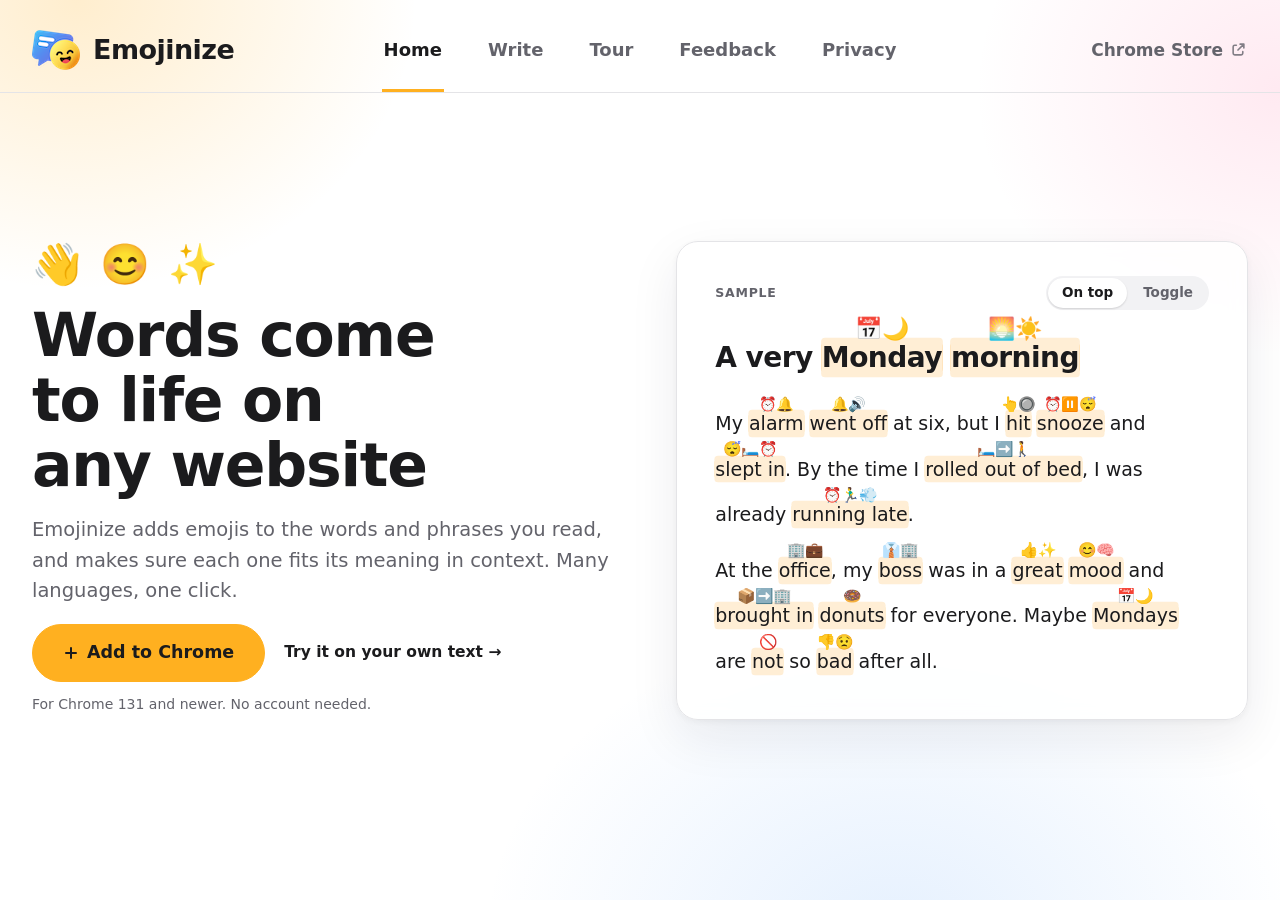
==== index.html @ c9e976a6 "Wider layout, amber marks, and a tour preview that works From 1,100px wide, the layout chosen in the" ====
<!doctype html>
<html lang="en">
<head>
  <meta charset="utf-8">
  <meta name="viewport" content="width=device-width, initial-scale=1, viewport-fit=cover">
  <title>Emojinize: emojis for the words you read</title>
  <meta name="description" content="Emojinize is a Chrome extension that adds emojis to the words and phrases you read on any website, each one picked for what it means in context.">
  <link rel="canonical" href="https://emojinize.com/">
  <meta property="og:type" content="website">
  <meta property="og:site_name" content="Emojinize">
  <meta property="og:title" content="Emojinize: emojis for the words you read">
  <meta property="og:description" content="Words come to life on any website. Emojinize adds emojis that fit what each word means in context.">
  <meta property="og:url" content="https://emojinize.com/">
  <meta property="og:image" content="https://emojinize.com/assets/icons/store128.png">
  <meta name="twitter:card" content="summary">
  <meta name="theme-color" content="#ffffff" media="(prefers-color-scheme: light)">
  <meta name="theme-color" content="#19191b" media="(prefers-color-scheme: dark)">
  <link rel="icon" type="image/png" sizes="32x32" href="/assets/icons/icon32.png">
  <link rel="icon" type="image/png" sizes="16x16" href="/assets/icons/icon16.png">
  <link rel="apple-touch-icon" href="/assets/icons/store128.png">
  <link rel="stylesheet" href="/assets/site.css">
  <script>document.documentElement.classList.add("js");</script>
  <script src="/assets/config.js" defer></script>
  <script src="/assets/samples.js" defer></script>
  <script src="/assets/site.js" defer></script>
</head>
<body>
  <header class="snav" data-emojinize="ui">
    <a class="slogo" href="/"><img src="/assets/icons/mark40.png" srcset="/assets/icons/mark40.png 48w, /assets/icons/mark60.png 72w, /assets/icons/mark80.png 96w, /assets/icons/mark120.png 144w" sizes="(min-width: 1100px) 48px, 29px" width="29" height="24" alt="">Emojinize</a>
    <nav class="links" aria-label="Site">
      <a href="/" aria-current="page">Home</a>
      <a href="/write/">Write</a>
      <a href="/tour/">Tour</a>
      <a href="/feedback/">Feedback</a>
      <a href="/privacy/">Privacy</a>
    </nav>
    <a class="storelink" href="https://chromewebstore.google.com/detail/cbofieekacidabdkojipfaokcahhbplm" data-store="nav">Chrome Store<svg width="13" height="13" viewBox="0 0 14 14" fill="none" stroke="currentColor" stroke-width="1.5" stroke-linecap="round" stroke-linejoin="round" aria-hidden="true"><path d="M5 3H3.5A1.5 1.5 0 0 0 2 4.5v6A1.5 1.5 0 0 0 3.5 12h6a1.5 1.5 0 0 0 1.5-1.5V9"/><path d="M8.5 2H12v3.5M12 2L6.5 7.5"/></svg></a>
  </header>

  <main class="pg pg-home">
    <section class="hero">
      <div class="copy">
        <div class="deco" aria-hidden="true"><span>👋</span><span>😊</span><span>✨</span></div>
        <h1 class="disp">Words come to life on any website</h1>
        <p class="lede">Emojinize adds emojis to the words and phrases you read, and makes sure each one fits its meaning in context. Many languages, one click.</p>

        <div class="act" data-when="new">
          <div class="cta">
            <a class="sbtn primary lg" href="https://chromewebstore.google.com/detail/cbofieekacidabdkojipfaokcahhbplm" data-store="home"><svg width="16" height="16" viewBox="0 0 16 16" fill="none" stroke="currentColor" stroke-width="2" stroke-linecap="round" aria-hidden="true"><path d="M8 3v10M3 8h10"/></svg>Add to Chrome</a>
            <a class="sbtn link" href="/write/">Try it on your own text →</a>
          </div>
          <p class="cap">For Chrome 131 and newer. No account needed.</p>
        </div>

        <div class="act" data-when="installed" hidden>
          <div class="cta">
            <span class="inst-big"><svg width="16" height="16" viewBox="0 0 16 16" fill="none" stroke="currentColor" stroke-width="2" stroke-linecap="round" stroke-linejoin="round" aria-hidden="true"><path d="M3.5 8.5l3 3 6-7"/></svg>Emojinize is installed</span>
            <a class="sbtn" href="/tour/">Take the tour</a>
          </div>
          <p class="cap">Open it from your toolbar, or press <kbd>Alt</kbd> <kbd>Shift</kbd> <kbd>E</kbd>.</p>
        </div>
      </div>

      <div class="scard demo" data-sample data-emojinize="ui">
        <div class="demo-head">
          <span class="label" id="sample-label">Sample</span>
          <div class="seg" role="radiogroup" aria-label="Emoji display" data-modes>
            <button type="button" role="radio" aria-checked="true" data-mode-set="ontop">On top</button>
            <button type="button" role="radio" aria-checked="false" data-mode-set="toggle">Toggle</button>
          </div>
        </div>
        <div class="demo-body" role="group" aria-labelledby="sample-label">
          <h2 class="an story-t" data-mode="ontop" data-render="title">A very Monday morning</h2>
          <p class="an" data-mode="ontop" data-render="p1" data-start="2">My alarm went off at six, but I hit snooze and slept in. By the time I rolled out of bed, I was already running late.</p>
          <p class="an" data-mode="ontop" data-render="p3" data-start="9">At the office, my boss was in a great mood and brought in donuts for everyone. Maybe Mondays are not so bad after all.</p>
        </div>
      </div>
    </section>
  </main>
</body>
</html>
---- assets/site.css ----
/*
 * emojinize.com: one stylesheet for every page.
 *
 * The colours are the extension's own (popup.html, write.html, welcome.html in
 * emojinize-web-extension), so the site, the popup and the in-page card read
 * as one product. The look was chosen in the style explorer on 2026-11-03:
 * underlined tabs centred in the top bar, soft glows, solid amber main button,
 * round corners, system headings, the tour's floating emoji trio, samples
 * On top, no footer. The layout for wide screens was chosen in the layout
 * explorer the same day (see "wide screens" below); phones and windows under
 * 1,100px keep the sizes before it.
 */

:root {
  color-scheme: light dark;
  --bg: #ffffff;
  --fg: #1b1b1d;
  --muted: #63636b;
  --border: #e4e4e7;
  --edge: #cfcfd6;
  --sunken: #f2f2f4;
  --card: rgba(255, 255, 255, 0.8);
  --accent: #ffb020;
  /* Text on the amber: always ink, in both themes, like the tour's Next. */
  --accent-ink: #1b1b1d;
  --tint: #fff1cf;
  --tint-edge: #efc45e;
  --focus: #a86500;
  --ok: #2ea043;
  --bad: #d1242f;
  --warn: #d99b1c;
  --line: #8e8e96;
  --seg-on: #ffffff;
  /* content.css's toggle highlight. */
  --hl: rgba(255, 176, 64, 0.22);
  --hl-hover: rgba(255, 176, 64, 0.42);
  --sel: rgba(96, 165, 250, 0.3);
  --glow-amber: rgba(255, 176, 32, 0.22);
  --glow-pink: rgba(255, 122, 168, 0.16);
  --glow-sky: rgba(96, 165, 250, 0.16);
  --shadow: 0 18px 50px rgba(30, 30, 50, 0.08), 0 2px 8px rgba(30, 30, 50, 0.05);

  --body: system-ui, -apple-system, "Segoe UI", Roboto, sans-serif;
  --emoji: "Apple Color Emoji", "Segoe UI Emoji", "Noto Color Emoji", sans-serif;
  --dw: 650;
  --dls: -0.02em;

  --r-btn: 999px;
  --r-card: 22px;
  --r-field: 14px;
}

@media (prefers-color-scheme: dark) {
  :root {
    --bg: #19191b;
    --fg: #f1f1f2;
    --muted: #a1a1a8;
    --border: #3a3a40;
    --edge: #4b4b53;
    --sunken: #2c2c31;
    --card: rgba(33, 33, 36, 0.8);
    --tint: #3b2f12;
    --tint-edge: #8a6a1e;
    --focus: #ffb020;
    --ok: #3fb950;
    --bad: #ff6b6b;
    --line: #75757d;
    --seg-on: #3a3a40;
    --hl: rgba(255, 176, 64, 0.2);
    --hl-hover: rgba(255, 176, 64, 0.38);
    --sel: rgba(96, 165, 250, 0.32);
    --glow-amber: rgba(255, 176, 32, 0.14);
    --glow-pink: rgba(255, 122, 168, 0.1);
    --glow-sky: rgba(96, 165, 250, 0.12);
    --shadow: 0 18px 50px rgba(0, 0, 0, 0.45), 0 2px 8px rgba(0, 0, 0, 0.3);
  }
}

* {
  box-sizing: border-box;
}

html {
  min-height: 100%;
  -webkit-text-size-adjust: 100%;
}

body {
  min-height: 100vh;
  margin: 0;
  display: flex;
  flex-direction: column;
  color: var(--fg);
  font: 15px/1.55 var(--body);
  background:
    radial-gradient(38% 46% at 6% 0%, var(--glow-amber), transparent 70%),
    radial-gradient(34% 42% at 100% 10%, var(--glow-pink), transparent 70%),
    radial-gradient(46% 50% at 70% 104%, var(--glow-sky), transparent 70%),
    var(--bg);
  background-attachment: fixed;
}

img {
  max-width: 100%;
}

a {
  color: inherit;
}

button,
input,
textarea,
select {
  font: inherit;
  color: inherit;
}

:focus-visible {
  outline: 2px solid var(--focus);
  outline-offset: 2px;
}

[hidden] {
  display: none !important;
}

/* The feedback form's field for bots: out of sight, out of the tab order. */
.trap {
  position: absolute;
  left: -10000px;
  width: 1px;
  height: 1px;
  overflow: hidden;
}

.sr-only {
  position: absolute;
  width: 1px;
  height: 1px;
  padding: 0;
  margin: -1px;
  overflow: hidden;
  clip: rect(0, 0, 0, 0);
  white-space: nowrap;
  border: 0;
}

kbd {
  font: 600 12px/1 var(--body);
  padding: 3px 6px;
  border: 1px solid var(--edge);
  border-bottom-width: 2px;
  border-radius: 6px;
  background: var(--bg);
}

/* ---------- top bar: logo left, tabs centred, store link right ---------- */

.snav {
  display: grid;
  grid-template-columns: minmax(0, 1fr) auto minmax(0, 1fr);
  /* Bottom-aligned, so the open tab's underline lands on the bar's border;
     the bottom paddings below put all three on one centre line. */
  align-items: end;
  gap: 16px;
  padding: 16px max(32px, env(safe-area-inset-right, 0px)) 0 max(32px, env(safe-area-inset-left, 0px));
  border-bottom: 1px solid var(--border);
}

.slogo {
  justify-self: start;
  display: inline-flex;
  align-items: center;
  gap: 9px;
  padding-bottom: 18px;
  font: var(--dw) 19px/1 var(--body);
  letter-spacing: var(--dls);
  text-decoration: none;
  color: var(--fg);
}

.slogo img {
  display: block;
}

.links {
  justify-self: center;
  display: flex;
  justify-content: center;
  min-width: 0;
}

/* The tab's underline sits on the bar's bottom border. */
.links a {
  margin: 0 14px;
  padding: 10px 2px 19px;
  color: var(--muted);
  font-weight: 550;
  font-size: 15px;
  text-decoration: none;
  white-space: nowrap;
  box-shadow: inset 0 -2px 0 transparent;
}

.links a:hover,
.links a[aria-current="page"] {
  color: var(--fg);
}

.links a[aria-current="page"] {
  box-shadow: inset 0 -2px 0 var(--accent);
}

.storelink {
  justify-self: end;
  display: inline-flex;
  align-items: center;
  gap: 6px;
  padding: 8px 2px 19px;
  color: var(--muted);
  font-weight: 550;
  font-size: 14.5px;
  text-decoration: none;
  white-space: nowrap;
}

.storelink:hover {
  color: var(--fg);
}

.storelink svg {
  flex: none;
  opacity: 0.8;
}

/* ---------- page shell ---------- */

.pg {
  flex: 1;
  width: 100%;
  max-width: 1060px;
  margin: 0 auto;
  padding-block: 48px 72px;
  padding-left: max(32px, env(safe-area-inset-left, 0px));
  padding-right: max(32px, env(safe-area-inset-right, 0px));
  display: flex;
  flex-direction: column;
  gap: 24px;
}

.scard {
  padding: 26px 28px;
  border: 1px solid var(--border);
  border-radius: var(--r-card);
  background: var(--card);
  box-shadow: var(--shadow);
  backdrop-filter: blur(8px);
  -webkit-backdrop-filter: blur(8px);
}

.disp {
  margin: 0;
  font: var(--dw) 46px/1.08 var(--body);
  letter-spacing: var(--dls);
  text-wrap: balance;
}

.disp.sm {
  font-size: 34px;
  line-height: 1.15;
}

.lede {
  margin: 0;
  max-width: 58ch;
  color: var(--muted);
  font-size: 17.5px;
  line-height: 1.55;
  text-wrap: pretty;
}

.cap {
  margin: 0;
  color: var(--muted);
  font-size: 13px;
}

.note {
  margin: 0;
  color: var(--muted);
  font-size: 13.5px;
  text-wrap: pretty;
}

.note.bad {
  color: var(--bad);
}

.note:empty,
#turnstile:empty {
  display: none;
}

.label {
  margin: 0;
  color: var(--muted);
  font-size: 12px;
  font-weight: 650;
  letter-spacing: 0.06em;
  text-transform: uppercase;
}

.optnote {
  font-weight: 450;
  letter-spacing: 0;
  text-transform: none;
}

.ctl {
  font-weight: 650;
  color: var(--fg);
}

.inl {
  padding: 0;
  border: 0;
  background: none;
  cursor: pointer;
  text-decoration: underline;
  text-decoration-color: var(--tint-edge);
  text-decoration-thickness: 2px;
  text-underline-offset: 3px;
}

/* A page's title, centred over what it holds (Write, Feedback, Privacy). */
.whead {
  display: flex;
  flex-direction: column;
  align-items: center;
  gap: 12px;
  width: 100%;
  max-width: 680px;
  margin-inline: auto;
  text-align: center;
}

/* The tour's three emoji, each bobbing on its own beat. */
.deco {
  display: flex;
  gap: 16px;
  font: 34px/1 var(--emoji);
  user-select: none;
}

.deco span {
  --lean: -4deg;
  --lift: -6px;
  display: inline-block;
  animation: float 5s ease-in-out infinite;
}

.deco span:nth-child(2) {
  --lean: 3deg;
  --lift: -8px;
  animation-duration: 5.8s;
  animation-delay: -1.6s;
}

.deco span:nth-child(3) {
  --lean: -2deg;
  --lift: -5px;
  animation-duration: 4.6s;
  animation-delay: -3.1s;
}

@keyframes float {
  50% {
    transform: translateY(var(--lift)) rotate(var(--lean));
  }
}

/* ---------- buttons ---------- */

.sbtn {
  display: inline-flex;
  align-items: center;
  justify-content: center;
  gap: 8px;
  min-height: 42px;
  padding: 0 20px;
  border: 1px solid var(--edge);
  border-radius: var(--r-btn);
  background: var(--bg);
  color: var(--fg);
  font-weight: 600;
  font-size: 14.5px;
  line-height: 1;
  text-decoration: none;
  white-space: nowrap;
  cursor: pointer;
  transition: background-color 0.12s ease, border-color 0.12s ease, transform 0.06s ease, filter 0.12s ease;
}

.sbtn:hover:not(:disabled):not([aria-disabled="true"]) {
  background: var(--sunken);
}

.sbtn:active:not(:disabled):not([aria-disabled="true"]) {
  transform: translateY(0.5px);
}

.sbtn:disabled,
.sbtn[aria-disabled="true"] {
  opacity: 0.55;
  cursor: default;
}

.sbtn.lg {
  min-height: 52px;
  padding: 0 26px;
  font-size: 16px;
}

.sbtn.sm {
  min-height: 34px;
  padding: 0 14px;
  font-size: 13px;
}

.sbtn.ghost {
  background: transparent;
}

.sbtn.link {
  padding-inline: 8px;
  border-color: transparent;
  background: transparent;
}

.sbtn.link:hover:not(:disabled) {
  background: transparent;
  text-decoration: underline;
  text-underline-offset: 4px;
}

.sbtn.primary {
  border-color: var(--accent);
  background: var(--accent);
  color: var(--accent-ink);
}

.sbtn.primary:hover:not(:disabled):not([aria-disabled="true"]) {
  background: var(--accent);
  filter: brightness(1.06);
}

.seg {
  display: inline-flex;
  gap: 2px;
  padding: 2px;
  border-radius: var(--r-btn);
  background: var(--sunken);
}

.seg button {
  padding: 7px 12px;
  border: 0;
  border-radius: var(--r-btn);
  background: none;
  color: var(--muted);
  font-weight: 550;
  font-size: 12.5px;
  line-height: 1;
  cursor: pointer;
}

.seg button[aria-checked="true"] {
  background: var(--seg-on);
  color: var(--fg);
  box-shadow: 0 1px 2px rgba(0, 0, 0, 0.14);
}

/* ---------- annotated text: On top and Toggle, as content.css draws them ---------- */

.an {
  margin: 0;
  overflow-wrap: break-word;
}

/* A phrase is an inline-block, so its row is placed from its own box: as an
   inline, Chrome can start it at the end of the line above, and its row
   lands off its words. site.js glue() keeps the comma after it on its line
   (.nb), which an inline-block alone would let go to the next. */
.an .nb {
  white-space: nowrap;
}

.an .w {
  --mark: var(--hl);
  position: relative;
  display: inline-block;
  line-height: 1.2;
  white-space: nowrap;
  /* Every marked word or phrase is tinted, in both modes, as content.css
     tints it in the page: a background plus same-colour shadows 0.09em above
     and below and only 0.03em to the sides, so a phrase reads as one and two
     neighbouring spans stay apart. */
  border-radius: 3px;
  background: var(--mark);
  box-shadow: 0 0.09em 0 0.03em var(--mark), 0 -0.09em 0 0.03em var(--mark);
}

/* With JavaScript, the tint arrives with the word's emoji. */
.js .an .w {
  --mark: transparent;
  transition: background-color 0.3s ease, box-shadow 0.3s ease;
  transition-delay: calc(min(var(--i, 0), 16) * 60ms);
}

.js .an.on .w,
.js .an .w.got {
  --mark: var(--hl);
}

.an .g {
  position: absolute;
  left: 50%;
  font-family: var(--emoji);
  font-style: normal;
  font-weight: 400;
  letter-spacing: 0;
  line-height: 1;
  white-space: nowrap;
  pointer-events: none;
}

.an[data-mode="ontop"] {
  line-height: 2.4;
}

/* --fit: the size site.js fit() gives the rows of a line, so neighbours keep
   apart; drawn smaller about the row's foot. */
.an[data-mode="ontop"] .g {
  bottom: calc(100% + 0.04em);
  font-size: 0.78em;
  transform: translate(-50%, 0) scale(var(--fit, 1));
  transform-origin: 50% 100%;
}

/* Emojis land one after another when the page has JavaScript to run the
   landing; without it they are simply there. */
.js .an[data-mode="ontop"] .g {
  opacity: 0;
  transform: translate(-50%, 0.45em) scale(0.45);
  transition: opacity 0.3s ease, transform 0.5s cubic-bezier(0.2, 1.5, 0.35, 1);
  transition-delay: calc(min(var(--i, 0), 16) * 60ms);
}

.js .an[data-mode="ontop"].on .g,
.js .an[data-mode="ontop"] .w.got .g {
  opacity: 1;
  transform: translate(-50%, 0) scale(var(--fit, 1));
}

.an[data-mode="toggle"] {
  line-height: 1.8;
}

.an[data-mode="toggle"] .w {
  cursor: pointer;
}

.an[data-mode="toggle"] .w:hover {
  --mark: var(--hl-hover) !important;
  transition-delay: 0s;
}

/* A glyph wider than its words is drawn smaller (--fit), so it covers them
   and not their neighbours. */
.an[data-mode="toggle"] .g {
  top: 50%;
  font-size: 1em;
  opacity: 0;
  transform: translate(-50%, -50%) scale(var(--fit, 1));
}

.an[data-mode="toggle"] .w:hover .g,
.an[data-mode="toggle"] .w.show .g {
  opacity: 1;
}

.an[data-mode="toggle"] .w:hover .t,
.an[data-mode="toggle"] .w.show .t {
  color: transparent;
}

/* ---------- home ---------- */

.pg-home {
  justify-content: center;
}

.hero {
  display: grid;
  grid-template-columns: minmax(0, 1.05fr) minmax(0, 1fr);
  gap: 44px;
  align-items: center;
}

.copy {
  display: flex;
  flex-direction: column;
  gap: 18px;
  min-width: 0;
}

.act {
  display: flex;
  flex-direction: column;
  gap: 12px;
}

.cta {
  display: flex;
  flex-wrap: wrap;
  align-items: center;
  gap: 10px;
}

.inst-big {
  display: inline-flex;
  align-items: center;
  gap: 8px;
  min-height: 52px;
  padding: 0 20px;
  border-radius: var(--r-btn);
  background: var(--sunken);
  font-weight: 600;
}

.inst-big svg {
  flex: none;
  color: var(--ok);
}

.demo {
  display: flex;
  flex-direction: column;
  gap: 14px;
  min-width: 0;
}

.demo-head {
  display: flex;
  flex-wrap: wrap;
  align-items: center;
  gap: 10px;
}

.demo-head .label {
  margin-right: auto;
}

.demo-body {
  display: flex;
  flex-direction: column;
  gap: 10px;
}

.demo-body p.an {
  font-size: 16.5px;
}

.story-t {
  font: var(--dw) 23px/1.2 var(--body);
  letter-spacing: var(--dls);
}

/* ---------- write ---------- */

.wcard {
  display: flex;
  flex-direction: column;
  gap: 14px;
  width: 100%;
  max-width: 820px;
  margin-inline: auto;
}

.rhead {
  display: flex;
  flex-wrap: wrap;
  align-items: center;
  gap: 10px;
  min-height: 34px;
}

.copies {
  display: flex;
  flex-wrap: wrap;
  gap: 8px;
  margin-left: auto;
}

.copies svg {
  flex: none;
}

.field {
  width: 100%;
  padding: 12px 15px;
  border: 1px solid var(--edge);
  border-radius: var(--r-field);
  background: var(--bg);
  color: var(--fg);
  font: 15.5px/1.55 var(--body);
}

.field::placeholder {
  color: var(--muted);
  opacity: 0.85;
}

textarea.field {
  min-height: 160px;
  resize: vertical;
}

.result {
  min-height: 160px;
  padding: 4px 2px;
  font-size: 17.5px;
  white-space: pre-wrap;
}

.wrow {
  display: flex;
  flex-wrap: wrap;
  align-items: center;
  gap: 10px 12px;
}

.count {
  margin-right: auto;
  color: var(--muted);
  font-size: 13px;
  font-variant-numeric: tabular-nums;
}

.count.over {
  color: var(--bad);
}

/* ---------- tour ---------- */

.banner {
  display: flex;
  flex-wrap: wrap;
  align-items: center;
  gap: 12px 14px;
  padding: 14px 18px;
  border: 1px solid var(--tint-edge);
  border-radius: var(--r-card);
  background: var(--tint);
}

.banner .e {
  font: 26px/1 var(--emoji);
}

.banner div {
  flex: 1;
  min-width: 200px;
}

.trail {
  display: grid;
  grid-template-columns: 230px minmax(0, 1fr);
  gap: 28px;
  align-items: start;
}

.tmain {
  display: flex;
  flex-direction: column;
  gap: 20px;
  min-width: 0;
}

.rail {
  display: flex;
  flex-direction: column;
  gap: 4px;
  margin: 0;
  padding: 0;
  list-style: none;
}

.rail button {
  display: flex;
  align-items: center;
  gap: 10px;
  width: 100%;
  padding: 8px 10px;
  border: 0;
  border-radius: var(--r-field);
  background: none;
  color: var(--muted);
  font-weight: 550;
  font-size: 14px;
  line-height: 1.3;
  text-align: left;
  cursor: pointer;
}

.rail button:hover {
  color: var(--fg);
}

.rail button[aria-current="step"] {
  background: var(--sunken);
  color: var(--fg);
}

.rail .n {
  display: grid;
  place-items: center;
  flex: none;
  width: 24px;
  height: 24px;
  border: 1px solid var(--edge);
  border-radius: 50%;
  font-size: 12px;
  font-variant-numeric: tabular-nums;
}

.rail .done .n {
  border-color: var(--accent);
  background: var(--accent);
  color: var(--accent-ink);
}

.tcard {
  display: flex;
  flex-direction: column;
  min-height: 380px;
}

.step-c {
  display: flex;
  flex-direction: column;
  align-items: flex-start;
  gap: 16px;
}

.step-c h1:focus {
  outline: none;
}

.choice {
  display: flex;
  flex-direction: column;
  gap: 10px;
  width: 100%;
}

.tiles {
  display: grid;
  grid-template-columns: repeat(2, minmax(0, 1fr));
  gap: 12px;
  width: 100%;
  max-width: 520px;
}

.tile {
  position: relative;
  display: flex;
  flex-direction: column;
  align-items: center;
  gap: 8px;
  padding: 18px 12px;
  border: 1px solid var(--edge);
  border-radius: var(--r-card);
  background: var(--bg);
  font-weight: 600;
  font-size: 14.5px;
  line-height: 1.3;
  text-align: center;
  cursor: pointer;
}

.tile:hover {
  background: var(--sunken);
}

.tile .e {
  font: 30px/1 var(--emoji);
}

.tile[aria-checked="true"],
.tile:has(input:checked) {
  border-color: var(--tint-edge);
  background: var(--tint);
}

.tile input {
  position: absolute;
  width: 1px;
  height: 1px;
  opacity: 0;
  pointer-events: none;
}

.tile:has(input:focus-visible) {
  outline: 2px solid var(--focus);
  outline-offset: 2px;
}

.howlist {
  display: flex;
  flex-direction: column;
  gap: 8px;
  margin: 0;
  padding-left: 22px;
}

.howlist img {
  vertical-align: -3px;
}

.story {
  display: flex;
  flex-direction: column;
  gap: 8px;
  width: 100%;
  padding: 18px 20px;
  border: 1px solid var(--border);
  border-radius: var(--r-field);
  background: var(--bg);
}

.story p {
  margin: 0;
}

.story p.an {
  font-size: 15.5px;
}

.sel {
  border-radius: 2px;
  background: var(--sel);
  color: inherit;
  transition: background-color 0.4s ease;
}

.sel.off {
  background: transparent;
}

.keys {
  display: flex;
  flex-direction: column;
  gap: 10px;
}

.keys div {
  display: flex;
  align-items: center;
  gap: 14px;
}

.keys .combo {
  display: inline-flex;
  gap: 4px;
  min-width: 150px;
}

.tnav {
  display: flex;
  align-items: center;
  justify-content: space-between;
  gap: 12px;
}

.dots {
  display: flex;
  align-items: center;
  gap: 7px;
}

.dots i {
  width: 7px;
  height: 7px;
  border-radius: 4px;
  background: var(--edge);
  transition: width 0.2s ease;
}

.dots i.cur {
  width: 20px;
  background: var(--accent);
}

/* ---------- feedback ---------- */

.pg-feedback .scard,
.pg-feedback .whead {
  width: 100%;
  max-width: 760px;
  margin-inline: auto;
}

.fcard {
  display: flex;
  flex-direction: column;
  gap: 18px;
}

.fcard fieldset {
  min-width: 0;
  margin: 0;
  padding: 0;
  border: 0;
}

.fcard legend {
  margin-bottom: 10px;
  padding: 0;
}

.fld {
  display: flex;
  flex-direction: column;
  gap: 8px;
}

.ftiles {
  display: grid;
  grid-template-columns: repeat(auto-fill, minmax(128px, 1fr));
  gap: 10px;
}

.ftiles .tile {
  padding: 14px 10px;
  font-size: 13.5px;
}

.ftiles .tile .e {
  font-size: 24px;
}

.also {
  margin-right: auto;
  color: var(--muted);
  font-size: 12.5px;
}

.thanks {
  display: flex;
  flex-direction: column;
  align-items: flex-start;
  gap: 12px;
}

/* ---------- privacy ---------- */

.pg-privacy .whead,
.policy {
  width: 100%;
  max-width: 760px;
  margin-inline: auto;
}

.policy {
  display: flex;
  flex-direction: column;
  gap: 26px;
}

.policy section > :last-child {
  margin-bottom: 0;
}

.policy h2 {
  margin: 0 0 8px;
  font: var(--dw) 21px/1.25 var(--body);
  letter-spacing: var(--dls);
}

.policy p {
  margin: 0 0 10px;
  text-wrap: pretty;
}

.policy ul {
  display: flex;
  flex-direction: column;
  gap: 4px;
  margin: 4px 0 12px;
  padding-left: 20px;
}

.mail {
  font-weight: 600;
  user-select: all;
}

/* ---------- what the extension draws here (Write and Tour with it installed) ----------
   The extension runs the writer and the tour on this site itself
   (emojinize-web-extension write.js and welcome.js) and builds their markup;
   these are the classes it uses, in this site's look. The tour's rules start
   html[data-emojinize-tour="host"]: the site's own preview builds into the
   same #step with some of the same classes (.story, .seg, .keys), and must
   not take the extension's serif story or its tiles. */

.chip {
  display: inline-flex;
  align-items: center;
  gap: 7px;
  width: fit-content;
  padding: 5px 13px 5px 10px;
  border-radius: 999px;
  background: var(--sunken);
  color: var(--muted);
  font-size: 13px;
}

.chip i {
  flex: none;
  width: 8px;
  height: 8px;
  border-radius: 50%;
  background: var(--line);
}

.chip[data-state="waking"] i {
  background: var(--warn);
  animation: pulse 1.2s ease-in-out infinite;
}

.chip[data-state="down"] i {
  background: var(--bad);
}

.chip[data-ok="true"] {
  color: var(--fg);
}

.chip[data-ok="true"] i {
  background: var(--ok);
}

@keyframes pulse {
  50% {
    opacity: 0.35;
  }
}

.caps {
  display: inline-flex;
  align-items: baseline;
  gap: 3px;
  vertical-align: baseline;
}

.caps .plus {
  color: var(--muted);
  font-size: 11px;
}

#keys {
  color: var(--muted);
  font-size: 12.5px;
}

.count[data-full="true"] {
  color: var(--fg);
  font-weight: 600;
}

.pager {
  display: flex;
  align-items: center;
  justify-content: center;
  gap: 14px;
  color: var(--muted);
  font-size: 13px;
  font-variant-numeric: tabular-nums;
}

#back[data-gone="true"] {
  visibility: hidden;
}

.dots i[data-on="true"] {
  width: 20px;
  background: var(--accent);
}

.dots i[data-done="true"] {
  background: var(--line);
}

/* The tour's step, as welcome.js builds it: on the page, not in a card, its
   own cards inside. */
html[data-emojinize-tour="host"] #step {
  display: flex;
  flex-direction: column;
  justify-content: center;
  gap: 22px;
  min-height: 420px;
  padding: 0;
  border: 0;
  background: none;
  box-shadow: none;
  backdrop-filter: none;
  -webkit-backdrop-filter: none;
}

html[data-emojinize-tour="host"] #step .copy {
  display: flex;
  flex-direction: column;
  gap: 12px;
}

html[data-emojinize-tour="host"] #step .copy h1 {
  margin: 0;
  font: var(--dw) 34px/1.15 var(--body);
  letter-spacing: var(--dls);
  text-wrap: balance;
}

html[data-emojinize-tour="host"] #step .copy h1:focus {
  outline: none;
}

html[data-emojinize-tour="host"] #step .copy p {
  margin: 0;
  max-width: 62ch;
  color: var(--muted);
  font-size: 17px;
  text-wrap: pretty;
}

html[data-emojinize-tour="host"] #step .card {
  padding: 22px 26px;
  border: 1px solid var(--border);
  border-radius: var(--r-card);
  background: var(--card);
  box-shadow: var(--shadow);
  backdrop-filter: blur(8px);
  -webkit-backdrop-filter: blur(8px);
}

html[data-emojinize-tour="host"] #step .note {
  font-size: 14.5px;
}

html[data-emojinize-tour="host"] #step .note strong,
html[data-emojinize-tour="host"] #step .note a {
  color: var(--fg);
  font-weight: 600;
}

html[data-emojinize-tour="host"] #step .row {
  display: flex;
  flex-wrap: wrap;
  align-items: center;
  gap: 12px;
}

/* A control in the Emojinize menu, named in the copy, drawn like one. */
html[data-emojinize-tour="host"] #step .ctl {
  display: inline-block;
  padding: 0 7px;
  border: 1px solid var(--border);
  border-radius: 7px;
  background: var(--card);
  color: var(--fg);
  font-size: 0.92em;
  font-weight: 600;
  line-height: 1.45;
  white-space: nowrap;
}

/* A toolbar icon, drawn inline where the copy names it. */
html[data-emojinize-tour="host"] #step .ico {
  display: inline-block;
  overflow: hidden;
  width: 24px;
  height: 22px;
  margin: 0 1px;
  border: 1px solid var(--border);
  border-radius: 6px;
  background: var(--card);
  color: var(--fg);
  line-height: 20px;
  text-align: center;
  vertical-align: -6px;
}

html[data-emojinize-tour="host"] #step .ico svg,
html[data-emojinize-tour="host"] #step .ico img {
  display: inline-block;
  vertical-align: middle;
}

html[data-emojinize-tour="host"] #step .link {
  padding: 2px;
  border: 0;
  background: none;
  color: var(--fg);
  font-size: inherit;
  text-decoration: underline;
  text-decoration-color: var(--tint-edge);
  text-decoration-thickness: 2px;
  text-underline-offset: 3px;
  cursor: pointer;
}

html[data-emojinize-tour="host"] #step .btn {
  min-height: 40px;
  padding: 0 20px;
  border: 1px solid var(--edge);
  border-radius: var(--r-btn);
  background: var(--bg);
  color: var(--fg);
  font-weight: 600;
  font-size: 14.5px;
  cursor: pointer;
}

html[data-emojinize-tour="host"] #step .btn:hover {
  background: var(--sunken);
}

/* The Automatic choice: two tiles, the chosen one amber with a tick. */
html[data-emojinize-tour="host"] #step .choice {
  display: flex;
  flex-direction: column;
  gap: 12px;
}

html[data-emojinize-tour="host"] #step .choice .lead {
  align-self: center;
  font-size: 19px;
  font-weight: 600;
  text-align: center;
}

html[data-emojinize-tour="host"] #step .choice .note {
  text-align: center;
}

html[data-emojinize-tour="host"] #step .seg {
  display: grid;
  grid-template-columns: repeat(auto-fit, minmax(220px, 1fr));
  gap: 12px;
  padding: 0;
  border-radius: 0;
  background: none;
}

html[data-emojinize-tour="host"] #step .seg button.option {
  position: relative;
  display: flex;
  flex-direction: column;
  align-items: center;
  gap: 8px;
  padding: 18px 18px 16px;
  border: 1px solid var(--border);
  border-radius: var(--r-card);
  background: var(--card);
  box-shadow: none;
  color: var(--fg);
  font-size: 15px;
  line-height: 1.4;
  cursor: pointer;
  transition: border-color 0.2s, background-color 0.2s, box-shadow 0.2s;
}

html[data-emojinize-tour="host"] #step .option:hover {
  border-color: var(--line);
}

html[data-emojinize-tour="host"] #step .option .emoji {
  font: 34px/1 var(--emoji);
}

html[data-emojinize-tour="host"] #step .option .text {
  max-width: 100%;
  font-size: 17px;
  font-weight: 600;
  text-align: center;
}

html[data-emojinize-tour="host"] #step .option .tick {
  position: absolute;
  top: 14px;
  right: 14px;
  width: 22px;
  height: 22px;
  border: 1.5px solid var(--line);
  border-radius: 50%;
}

html[data-emojinize-tour="host"] #step .seg button.option[aria-checked="true"] {
  border-color: var(--accent);
  background: var(--tint);
  box-shadow: 0 0 0 3px var(--glow-amber);
}

html[data-emojinize-tour="host"] #step .option[aria-checked="true"] .tick {
  border-color: var(--accent);
  background: var(--accent)
    url("data:image/svg+xml,%3Csvg xmlns='http://www.w3.org/2000/svg' viewBox='0 0 24 24' fill='none' stroke='%231b1b1d' stroke-width='3' stroke-linecap='round' stroke-linejoin='round'%3E%3Cpath d='M5 12.5l4.5 4.5L19 7.5'/%3E%3C/svg%3E")
    center / 13px no-repeat;
}

/* The sample story, in the serif the tour sets it in. */
html[data-emojinize-tour="host"] #step .story {
  display: block;
}

html[data-emojinize-tour="host"] #step .story h2 {
  margin: 0 0 10px;
  font: 600 24px/1.3 Georgia, "Times New Roman", serif;
}

html[data-emojinize-tour="host"] #step .story p,
html[data-emojinize-tour="host"] #step .hero-sample {
  margin: 0;
  font: 18px/1.65 Georgia, "Times New Roman", serif;
}

html[data-emojinize-tour="host"] #step .story p + p {
  margin-top: 12px;
}

html[data-emojinize-tour="host"] #step .story ::selection,
html[data-emojinize-tour="host"] #step .hero-sample ::selection {
  background: rgba(96, 165, 250, 0.35);
}

html[data-emojinize-tour="host"] #step .steps {
  display: flex;
  flex-direction: column;
  gap: 12px;
  margin: 0;
  padding: 0;
  list-style: none;
  counter-reset: s;
}

html[data-emojinize-tour="host"] #step .steps li {
  display: flex;
  align-items: center;
  gap: 12px;
}

html[data-emojinize-tour="host"] #step .steps li::before {
  content: counter(s);
  counter-increment: s;
  display: grid;
  flex: none;
  place-items: center;
  width: 26px;
  height: 26px;
  border-radius: 50%;
  background: var(--sunken);
  font-size: 13px;
  font-weight: 600;
}

html[data-emojinize-tour="host"] #step .keys {
  display: flex;
  flex-direction: column;
  gap: 10px;
}

html[data-emojinize-tour="host"] #step .key {
  display: flex;
  align-items: center;
  justify-content: space-between;
  gap: 16px;
  padding: 14px 18px;
}

html[data-emojinize-tour="host"] #step kbd {
  min-width: 26px;
  padding: 2px 8px;
  font: 600 13px/1.35 var(--body);
  text-align: center;
  background: var(--sunken);
}

/* ---------- wide screens: the layout chosen on 2026-11-03 ----------
   From 1,100px: a page up to 1,440px with type about 20% bigger, an extra
   large top bar lined up with the page's edges, and the writer, the feedback
   form and the policy across the page. Below that the top bar would not fit
   on one row, so narrower windows keep the sizes above. */

@media (min-width: 1100px) {
  :root {
    --pgw: 1440px;
    --gut: 32px;
  }

  body {
    font-size: 16px;
  }

  .snav {
    column-gap: 28px;
    padding: 22px calc(max(0px, (100% - var(--pgw)) / 2) + var(--gut)) 0;
  }

  .slogo {
    gap: 13px;
    padding-bottom: 22px;
    font-size: 27px;
  }

  .slogo img {
    width: 48px;
    height: 40px;
  }

  .links a {
    margin: 0 21px;
    padding: 14px 2px 28px;
    font-size: 18px;
  }

  .links a[aria-current="page"] {
    box-shadow: inset 0 -3px 0 var(--accent);
  }

  .storelink {
    gap: 8px;
    padding-bottom: 29px;
    font-size: 17px;
  }

  .storelink svg {
    width: 15px;
    height: 15px;
  }

  .pg {
    max-width: var(--pgw);
    padding-block: 64px 96px;
    padding-left: max(var(--gut), env(safe-area-inset-left, 0px));
    padding-right: max(var(--gut), env(safe-area-inset-right, 0px));
    gap: 32px;
  }

  .disp {
    font-size: 60px;
  }

  .disp.sm {
    font-size: 44px;
  }

  .lede {
    max-width: 60ch;
    font-size: 19.5px;
  }

  .scard {
    padding: 34px 38px;
  }

  .deco {
    gap: 18px;
    font-size: 40px;
  }

  .cap {
    font-size: 14px;
  }

  .note {
    font-size: 14.5px;
  }

  .label {
    font-size: 12.5px;
  }

  .sbtn {
    min-height: 46px;
    padding: 0 22px;
    font-size: 15.5px;
  }

  .sbtn.lg {
    min-height: 58px;
    padding: 0 30px;
    font-size: 17.5px;
  }

  .sbtn.sm {
    min-height: 36px;
    padding: 0 15px;
    font-size: 14px;
  }

  .seg button {
    padding: 8px 14px;
    font-size: 13.5px;
  }

  .demo-body p.an,
  .story p.an {
    font-size: 19px;
  }

  .story-t {
    font-size: 28px;
  }

  .field {
    padding: 14px 18px;
    font-size: 17px;
  }

  .result {
    font-size: 20px;
  }

  .tile {
    font-size: 15.5px;
  }

  .tile .e {
    font-size: 34px;
  }

  .rail button {
    padding: 10px 12px;
    font-size: 15px;
  }

  /* Write: the box across the page. */
  .wcard {
    max-width: none;
  }

  .pg-write .field,
  .pg-write .result {
    min-height: 300px;
  }

  /* Feedback: the form across the page, the five topics on one row. */
  .pg-feedback .scard {
    max-width: none;
  }

  .ftiles {
    grid-template-columns: repeat(5, minmax(0, 1fr));
    gap: 12px;
  }

  .ftiles .tile {
    padding: 18px 12px;
    font-size: 15.5px;
  }

  .ftiles .tile .e {
    font-size: 32px;
  }

  #msg {
    min-height: 200px;
  }

  /* Privacy: the policy in two columns. */
  .policy {
    display: block;
    max-width: none;
    columns: 2;
    column-gap: 72px;
  }

  .policy section {
    break-inside: avoid;
    margin-bottom: 32px;
  }

  .policy section:last-child {
    margin-bottom: 0;
  }

  .policy h2 {
    font-size: 24px;
  }

  /* The tour as the extension runs it, at the preview's sizes. */
  html[data-emojinize-tour="host"] #step .copy h1 {
    font-size: 44px;
  }

  html[data-emojinize-tour="host"] #step .copy p {
    font-size: 19.5px;
  }
}

/* ---------- narrow screens ---------- */

@media (max-width: 760px) {
  .snav {
    grid-template-columns: minmax(0, 1fr) auto;
    align-items: center;
    row-gap: 4px;
    padding-top: 12px;
    padding-left: max(16px, env(safe-area-inset-left, 0px));
    padding-right: max(16px, env(safe-area-inset-right, 0px));
  }

  .slogo,
  .storelink {
    padding-block: 6px;
  }

  .links {
    grid-column: 1 / -1;
    grid-row: 2;
    align-self: end;
    justify-self: stretch;
    justify-content: safe center;
    overflow-x: auto;
    scrollbar-width: none;
  }

  .links a {
    margin: 0 9px;
    padding: 8px 2px 12px;
    font-size: 14.5px;
  }

  .pg {
    padding-block: 28px 48px;
    padding-left: max(16px, env(safe-area-inset-left, 0px));
    padding-right: max(16px, env(safe-area-inset-right, 0px));
    gap: 20px;
  }

  .hero,
  .trail {
    grid-template-columns: minmax(0, 1fr);
    gap: 28px;
  }

  .disp {
    font-size: 36px;
  }

  .disp.sm {
    font-size: 28px;
  }

  .lede {
    font-size: 16px;
  }

  .scard {
    padding: 18px;
  }

  .rail {
    flex-direction: row;
    overflow-x: auto;
  }

  .rail button {
    width: auto;
  }

  .rail .t {
    display: none;
  }

  .tcard {
    min-height: 0;
  }

  .copies {
    margin-left: 0;
  }
}

@media (prefers-reduced-motion: reduce) {
  .deco span {
    animation: none;
  }

  .js .an .g,
  .js .an .w,
  .dots i {
    transition: none !important;
  }
}
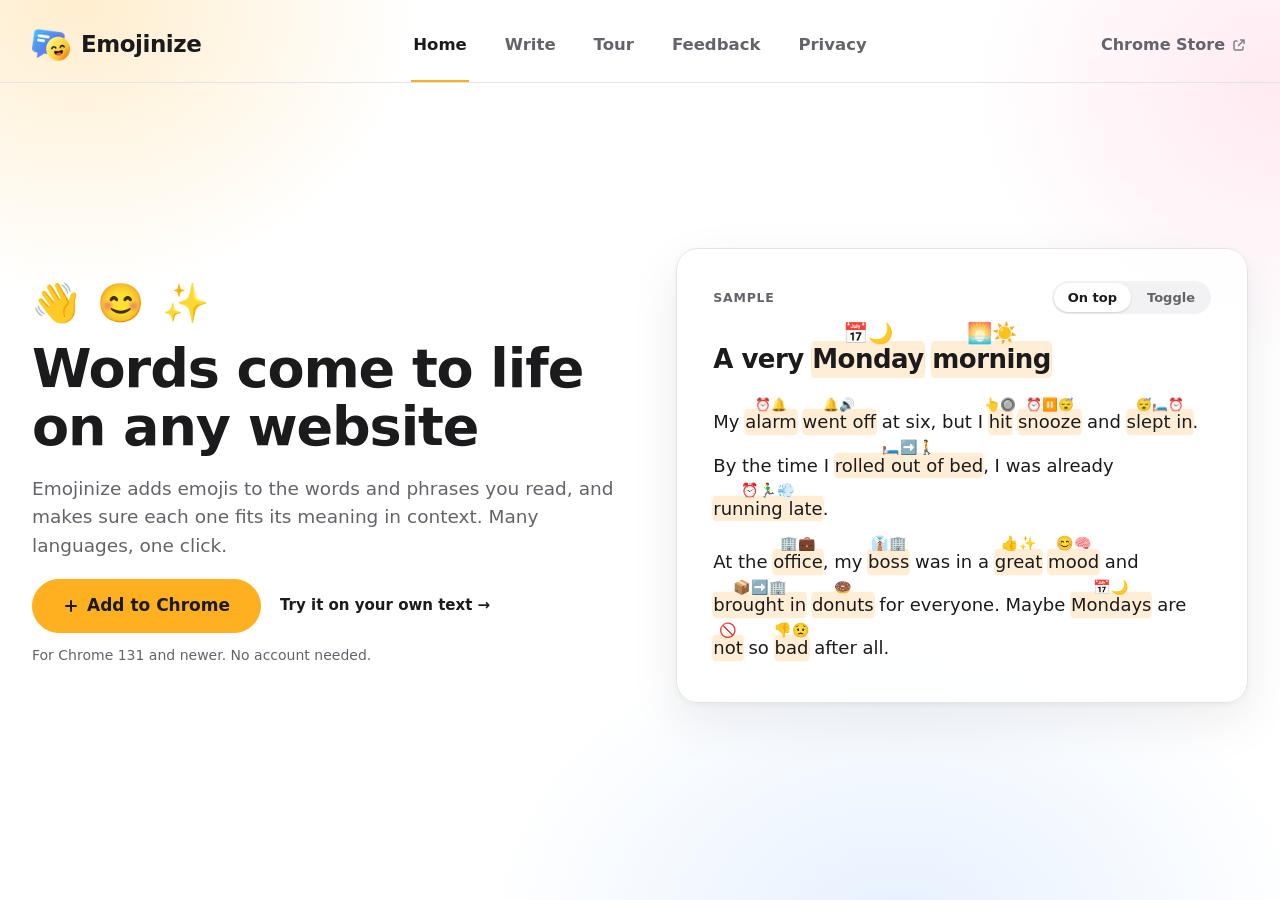
==== commit c40f86d9: "Large instead of extra large, and page intros on one line From 1,100px the page goes up to 1,360px i" ====
--- a/index.html
+++ b/index.html
@@ -26,7 +26,7 @@
 </head>
 <body>
   <header class="snav" data-emojinize="ui">
-    <a class="slogo" href="/"><img src="/assets/icons/mark40.png" srcset="/assets/icons/mark40.png 48w, /assets/icons/mark60.png 72w, /assets/icons/mark80.png 96w, /assets/icons/mark120.png 144w" sizes="(min-width: 1100px) 48px, 29px" width="29" height="24" alt="">Emojinize</a>
+    <a class="slogo" href="/"><img src="/assets/icons/mark40.png" srcset="/assets/icons/mark40.png 48w, /assets/icons/mark60.png 72w, /assets/icons/mark80.png 96w, /assets/icons/mark120.png 144w" sizes="(min-width: 1100px) 38px, 29px" width="29" height="24" alt="">Emojinize</a>
     <nav class="links" aria-label="Site">
       <a href="/" aria-current="page">Home</a>
       <a href="/write/">Write</a>
--- a/assets/site.css
+++ b/assets/site.css
@@ -340,9 +340,13 @@
   align-items: center;
   gap: 12px;
   width: 100%;
-  max-width: 680px;
   margin-inline: auto;
   text-align: center;
+}
+
+.whead .lede {
+  max-width: none;
+  text-wrap: balance;
 }
 
 /* The tour's three emoji, each bobbing on its own beat. */
@@ -1497,14 +1501,15 @@
 }
 
 /* ---------- wide screens: the layout chosen on 2026-11-03 ----------
-   From 1,100px: a page up to 1,440px with type about 20% bigger, an extra
-   large top bar lined up with the page's edges, and the writer, the feedback
-   form and the policy across the page. Below that the top bar would not fit
-   on one row, so narrower windows keep the sizes above. */
+   From 1,100px: a page up to 1,360px with type about 15% bigger, a large
+   top bar lined up with the page's edges, and the writer, the feedback form
+   and the policy across the page ("Large" page and top bar in the size
+   explorer, after the first, bigger version). Narrower windows keep the
+   sizes above. */
 
 @media (min-width: 1100px) {
   :root {
-    --pgw: 1440px;
+    --pgw: 1360px;
     --gut: 32px;
   }
 
@@ -1513,70 +1518,66 @@
   }
 
   .snav {
-    column-gap: 28px;
-    padding: 22px calc(max(0px, (100% - var(--pgw)) / 2) + var(--gut)) 0;
+    column-gap: 24px;
+    padding: 20px calc(max(0px, (100% - var(--pgw)) / 2) + var(--gut)) 0;
   }
 
   .slogo {
-    gap: 13px;
-    padding-bottom: 22px;
-    font-size: 27px;
+    gap: 11px;
+    padding-bottom: 21px;
+    font-size: 23px;
   }
 
   .slogo img {
-    width: 48px;
-    height: 40px;
+    width: 38px;
+    height: 32px;
   }
 
   .links a {
-    margin: 0 21px;
-    padding: 14px 2px 28px;
-    font-size: 18px;
-  }
-
-  .links a[aria-current="page"] {
-    box-shadow: inset 0 -3px 0 var(--accent);
+    margin: 0 17px;
+    padding: 12px 2px 24px;
+    font-size: 16.5px;
   }
 
   .storelink {
-    gap: 8px;
-    padding-bottom: 29px;
-    font-size: 17px;
+    gap: 7px;
+    padding-bottom: 24px;
+    font-size: 16px;
   }
 
   .storelink svg {
-    width: 15px;
-    height: 15px;
+    width: 14px;
+    height: 14px;
   }
 
   .pg {
     max-width: var(--pgw);
-    padding-block: 64px 96px;
+    padding-block: 56px 88px;
     padding-left: max(var(--gut), env(safe-area-inset-left, 0px));
     padding-right: max(var(--gut), env(safe-area-inset-right, 0px));
-    gap: 32px;
+    gap: 30px;
   }
 
   .disp {
-    font-size: 60px;
+    font-size: 54px;
   }
 
   .disp.sm {
-    font-size: 44px;
+    font-size: 40px;
   }
 
   .lede {
     max-width: 60ch;
-    font-size: 19.5px;
+    font-size: 18.5px;
   }
 
   .scard {
-    padding: 34px 38px;
+    padding: 32px 36px;
   }
 
   .deco {
     gap: 18px;
-    font-size: 40px;
+    font-size: 38px;
   }
 
   .cap {
@@ -1584,7 +1585,7 @@
   }
 
   .note {
-    font-size: 14.5px;
+    font-size: 14px;
   }
 
   .label {
@@ -1592,52 +1593,52 @@
   }
 
   .sbtn {
-    min-height: 46px;
+    min-height: 44px;
     padding: 0 22px;
-    font-size: 15.5px;
+    font-size: 15px;
   }
 
   .sbtn.lg {
-    min-height: 58px;
+    min-height: 54px;
     padding: 0 30px;
-    font-size: 17.5px;
+    font-size: 17px;
   }
 
   .sbtn.sm {
-    min-height: 36px;
+    min-height: 35px;
     padding: 0 15px;
-    font-size: 14px;
+    font-size: 13.5px;
   }
 
   .seg button {
     padding: 8px 14px;
-    font-size: 13.5px;
+    font-size: 13px;
   }
 
   .demo-body p.an,
   .story p.an {
-    font-size: 19px;
+    font-size: 18px;
   }
 
   .story-t {
-    font-size: 28px;
+    font-size: 26px;
   }
 
   .field {
     padding: 14px 18px;
-    font-size: 17px;
+    font-size: 16.5px;
   }
 
   .result {
-    font-size: 20px;
+    font-size: 19px;
   }
 
   .tile {
-    font-size: 15.5px;
+    font-size: 15px;
   }
 
   .tile .e {
-    font-size: 34px;
+    font-size: 32px;
   }
 
   .rail button {
@@ -1652,7 +1653,7 @@
 
   .pg-write .field,
   .pg-write .result {
-    min-height: 300px;
+    min-height: 280px;
   }
 
   /* Feedback: the form across the page, the five topics on one row. */
@@ -1667,15 +1668,15 @@
 
   .ftiles .tile {
     padding: 18px 12px;
-    font-size: 15.5px;
+    font-size: 15px;
   }
 
   .ftiles .tile .e {
-    font-size: 32px;
+    font-size: 30px;
   }
 
   #msg {
-    min-height: 200px;
+    min-height: 190px;
   }
 
   /* Privacy: the policy in two columns. */
@@ -1696,16 +1697,16 @@
   }
 
   .policy h2 {
-    font-size: 24px;
+    font-size: 23px;
   }
 
   /* The tour as the extension runs it, at the preview's sizes. */
   html[data-emojinize-tour="host"] #step .copy h1 {
-    font-size: 44px;
+    font-size: 40px;
   }
 
   html[data-emojinize-tour="host"] #step .copy p {
-    font-size: 19.5px;
+    font-size: 18.5px;
   }
 }
 
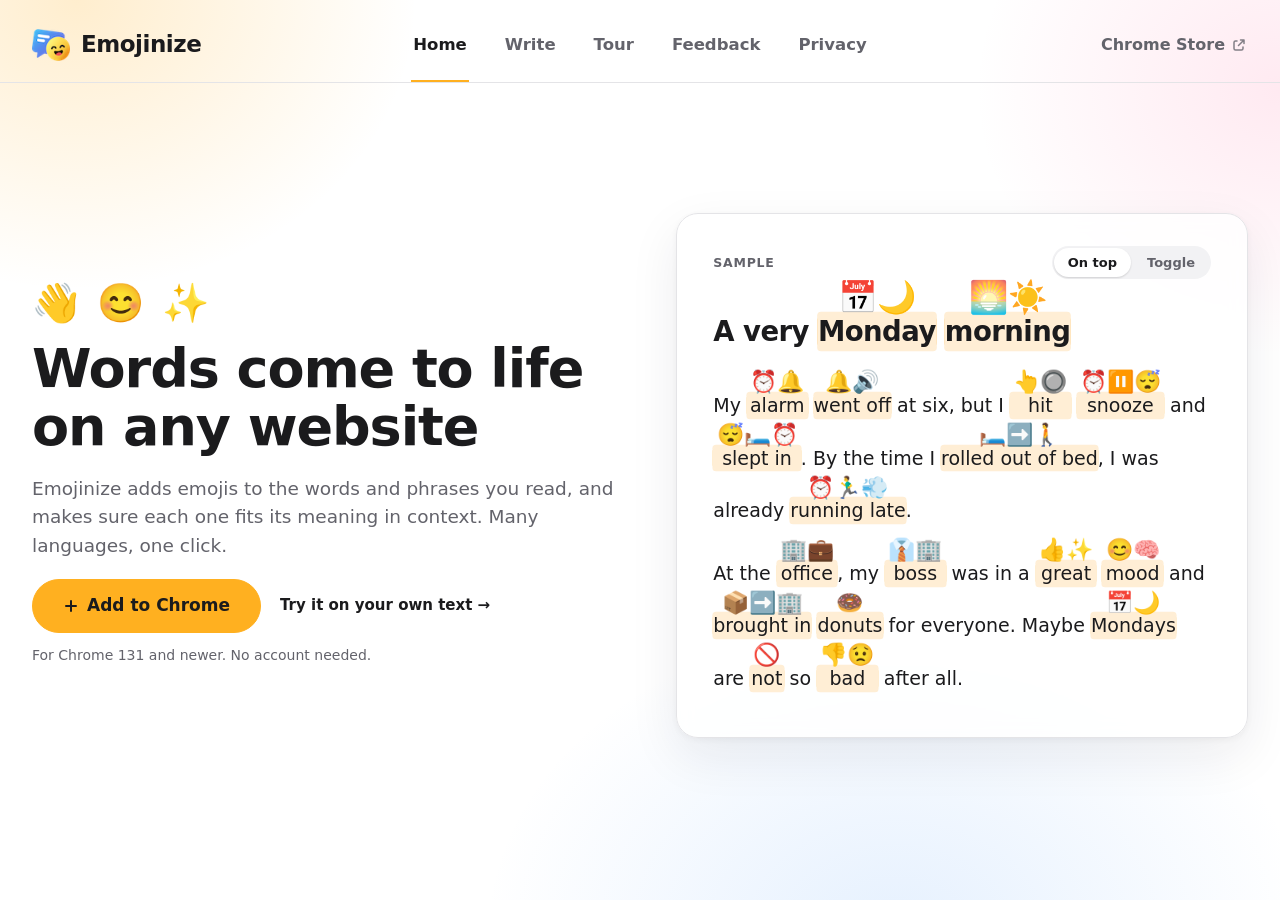
==== commit b87c27bf: "Bigger emojis that fit their words, and no "Also sent" line Emojinized text is 19px where it was 18p" ====
--- a/index.html
+++ b/index.html
@@ -61,7 +61,7 @@
         </div>
       </div>
 
-      <div class="scard demo" data-sample data-emojinize="ui">
+      <div class="scard demo" data-sample data-room data-emojinize="ui">
         <div class="demo-head">
           <span class="label" id="sample-label">Sample</span>
           <div class="seg" role="radiogroup" aria-label="Emoji display" data-modes>
--- a/assets/site.css
+++ b/assets/site.css
@@ -35,6 +35,9 @@
   --hl: rgba(255, 176, 64, 0.22);
   --hl-hover: rgba(255, 176, 64, 0.42);
   --sel: rgba(96, 165, 250, 0.3);
+  /* The emojis over emojinized words, as a share of the words' size; site.js
+     fit() reads it too. Chosen in the size explorer: 115%. */
+  --glyph-size: 1.15;
   --glow-amber: rgba(255, 176, 32, 0.22);
   --glow-pink: rgba(255, 122, 168, 0.16);
   --glow-sky: rgba(96, 165, 250, 0.16);
@@ -527,9 +530,15 @@
   --mark: var(--hl);
 }
 
+/* While site.js fit() sizes the rows: a new size shows at once. */
+.an.refit .g {
+  transition: none !important;
+}
+
+/* --dx: how far site.js fit() slid the row off its words' centre. */
 .an .g {
   position: absolute;
-  left: 50%;
+  left: calc(50% + var(--dx, 0px));
   font-family: var(--emoji);
   font-style: normal;
   font-weight: 400;
@@ -539,15 +548,17 @@
   pointer-events: none;
 }
 
+/* Room above each line: the words' box (1.2em), the row of emojis, and
+   0.38em of air between the row and the line above. */
 .an[data-mode="ontop"] {
-  line-height: 2.4;
+  line-height: max(2.4em, calc(1.62em + var(--glyph-size) * 1em));
 }
 
 /* --fit: the size site.js fit() gives the rows of a line, so neighbours keep
    apart; drawn smaller about the row's foot. */
 .an[data-mode="ontop"] .g {
   bottom: calc(100% + 0.04em);
-  font-size: 0.78em;
+  font-size: calc(var(--glyph-size) * 1em);
   transform: translate(-50%, 0) scale(var(--fit, 1));
   transform-origin: 50% 100%;
 }
@@ -580,11 +591,12 @@
   transition-delay: 0s;
 }
 
-/* A glyph wider than its words is drawn smaller (--fit), so it covers them
-   and not their neighbours. */
+/* Over the words at the emojis' size, between 1em and 1.25em; a glyph wider
+   than its words is drawn smaller (--fit), so it covers them and not their
+   neighbours (in [data-room], the box is padded to fit it). */
 .an[data-mode="toggle"] .g {
   top: 50%;
-  font-size: 1em;
+  font-size: clamp(1em, var(--glyph-size) * 1em, 1.25em);
   opacity: 0;
   transform: translate(-50%, -50%) scale(var(--fit, 1));
 }
@@ -673,11 +685,11 @@
 }
 
 .demo-body p.an {
-  font-size: 16.5px;
+  font-size: 17.5px;
 }
 
 .story-t {
-  font: var(--dw) 23px/1.2 var(--body);
+  font: var(--dw) 24px/1.2 var(--body);
   letter-spacing: var(--dls);
 }
 
@@ -734,7 +746,7 @@
 .result {
   min-height: 160px;
   padding: 4px 2px;
-  font-size: 17.5px;
+  font-size: 18.5px;
   white-space: pre-wrap;
 }
 
@@ -949,7 +961,7 @@
 }
 
 .story p.an {
-  font-size: 15.5px;
+  font-size: 16.5px;
 }
 
 .sel {
@@ -1055,10 +1067,9 @@
   font-size: 24px;
 }
 
-.also {
-  margin-right: auto;
-  color: var(--muted);
-  font-size: 12.5px;
+/* Send, on the right. */
+.fcard .wrow {
+  justify-content: flex-end;
 }
 
 .thanks {
@@ -1617,11 +1628,11 @@
 
   .demo-body p.an,
   .story p.an {
-    font-size: 18px;
+    font-size: 19px;
   }
 
   .story-t {
-    font-size: 26px;
+    font-size: 27.5px;
   }
 
   .field {
@@ -1630,7 +1641,7 @@
   }
 
   .result {
-    font-size: 19px;
+    font-size: 20px;
   }
 
   .tile {
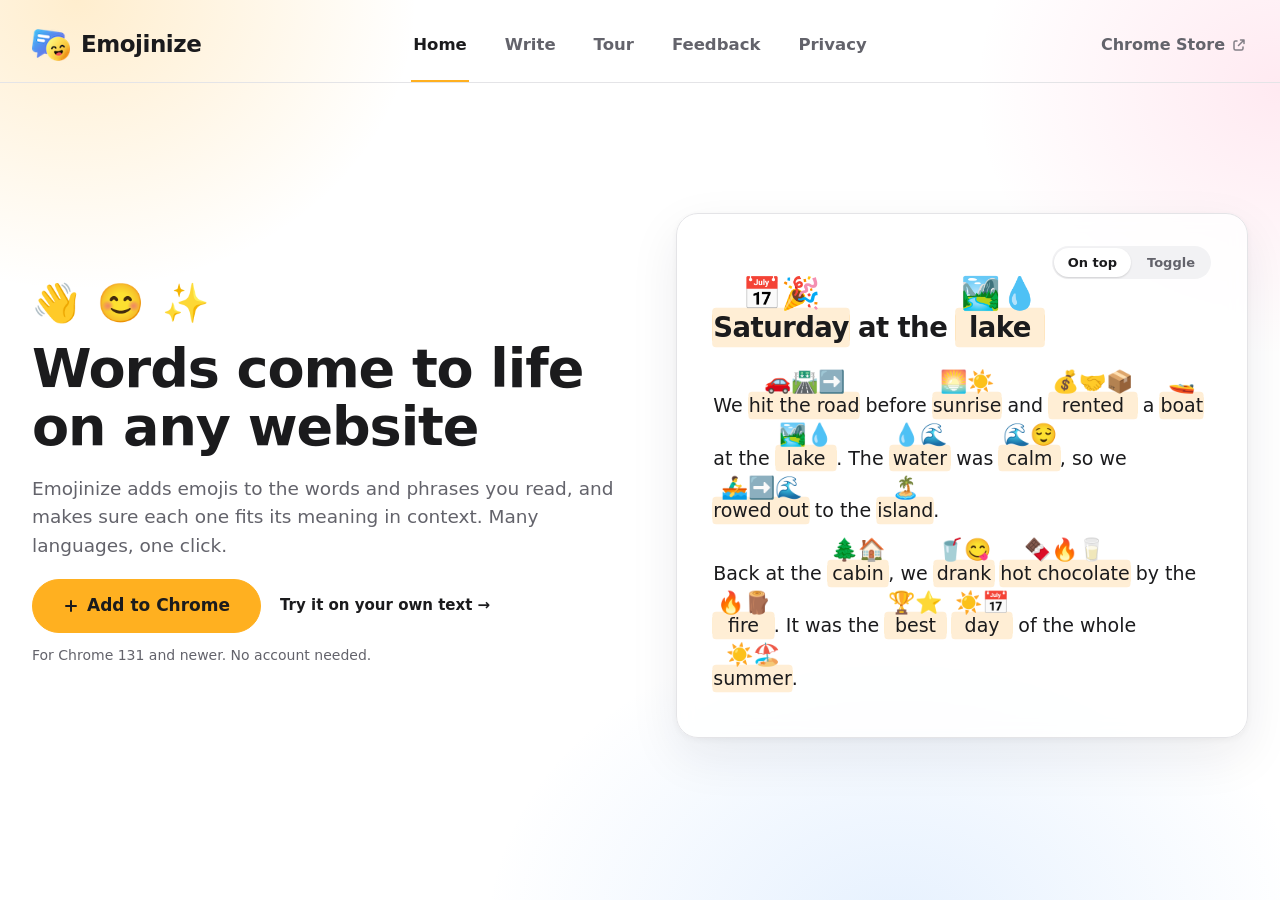
==== commit 78963f41: "Home tells a new story, without the "Sample" label Home's sample is now "Saturday at the lake", chos" ====
--- a/index.html
+++ b/index.html
@@ -61,18 +61,17 @@
         </div>
       </div>
 
-      <div class="scard demo" data-sample data-room data-emojinize="ui">
+      <div class="scard demo" data-sample data-room data-story="lake" data-emojinize="ui">
         <div class="demo-head">
-          <span class="label" id="sample-label">Sample</span>
+          <h2 class="an story-t" data-mode="ontop" data-render="title">Saturday at the lake</h2>
           <div class="seg" role="radiogroup" aria-label="Emoji display" data-modes>
             <button type="button" role="radio" aria-checked="true" data-mode-set="ontop">On top</button>
             <button type="button" role="radio" aria-checked="false" data-mode-set="toggle">Toggle</button>
           </div>
         </div>
-        <div class="demo-body" role="group" aria-labelledby="sample-label">
-          <h2 class="an story-t" data-mode="ontop" data-render="title">A very Monday morning</h2>
-          <p class="an" data-mode="ontop" data-render="p1" data-start="2">My alarm went off at six, but I hit snooze and slept in. By the time I rolled out of bed, I was already running late.</p>
-          <p class="an" data-mode="ontop" data-render="p3" data-start="9">At the office, my boss was in a great mood and brought in donuts for everyone. Maybe Mondays are not so bad after all.</p>
+        <div class="demo-body" role="group" aria-label="Sample">
+          <p class="an" data-mode="ontop" data-render="p1" data-start="2">We hit the road before sunrise and rented a boat at the lake. The water was calm, so we rowed out to the island.</p>
+          <p class="an" data-mode="ontop" data-render="p2" data-start="11">Back at the cabin, we drank hot chocolate by the fire. It was the best day of the whole summer.</p>
         </div>
       </div>
     </section>
--- a/assets/site.css
+++ b/assets/site.css
@@ -678,6 +678,21 @@
   margin-right: auto;
 }
 
+/* Home's sample: the story's title beside the switch; where both don't fit,
+   the switch goes above it (wrap-reverse), on the right. */
+.demo > .demo-head {
+  flex-wrap: wrap-reverse;
+}
+
+.demo-head .story-t {
+  min-width: 0;
+  margin-right: auto;
+}
+
+.demo > .demo-head .seg {
+  margin-left: auto;
+}
+
 .demo-body {
   display: flex;
   flex-direction: column;
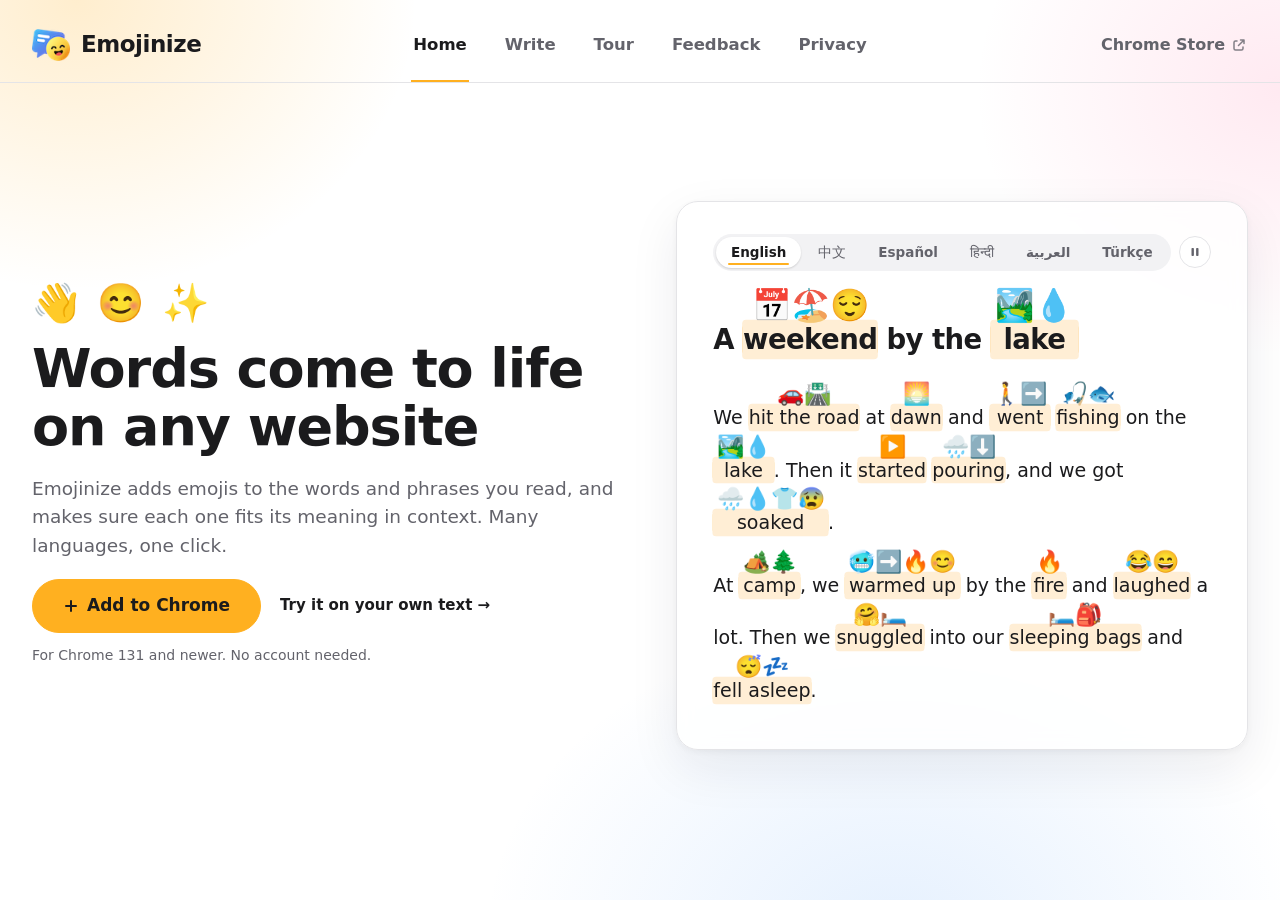
==== commit 84290cdb: "Home's sample rotates through six languages The sample card is now a carousel: English, Chinese, Spa" ====
--- a/index.html
+++ b/index.html
@@ -23,6 +23,7 @@
   <script src="/assets/config.js" defer></script>
   <script src="/assets/samples.js" defer></script>
   <script src="/assets/site.js" defer></script>
+  <script src="/assets/carousel.js" defer></script>
 </head>
 <body>
   <header class="snav" data-emojinize="ui">
@@ -61,17 +62,46 @@
         </div>
       </div>
 
-      <div class="scard demo" data-sample data-room data-story="lake" data-emojinize="ui">
-        <div class="demo-head">
-          <h2 class="an story-t" data-mode="ontop" data-render="title">Saturday at the lake</h2>
-          <div class="seg" role="radiogroup" aria-label="Emoji display" data-modes>
-            <button type="button" role="radio" aria-checked="true" data-mode-set="ontop">On top</button>
-            <button type="button" role="radio" aria-checked="false" data-mode-set="toggle">Toggle</button>
+      <div class="scard demo lc" data-room data-carousel data-emojinize="ui">
+        <div class="lc-bar">
+          <div class="lc-tabs" role="tablist" aria-label="Language of the sample">
+            <button type="button" role="tab" id="lc-tab-en" aria-controls="lc-en" aria-selected="true" lang="en">English<span class="lc-fill"></span></button>
+            <button type="button" role="tab" id="lc-tab-zh" aria-controls="lc-zh" aria-selected="false" tabindex="-1" lang="zh">中文<span class="lc-fill"></span></button>
+            <button type="button" role="tab" id="lc-tab-es" aria-controls="lc-es" aria-selected="false" tabindex="-1" lang="es">Español<span class="lc-fill"></span></button>
+            <button type="button" role="tab" id="lc-tab-hi" aria-controls="lc-hi" aria-selected="false" tabindex="-1" lang="hi">हिन्दी<span class="lc-fill"></span></button>
+            <button type="button" role="tab" id="lc-tab-ar" aria-controls="lc-ar" aria-selected="false" tabindex="-1" lang="ar">العربية<span class="lc-fill"></span></button>
+            <button type="button" role="tab" id="lc-tab-tr" aria-controls="lc-tr" aria-selected="false" tabindex="-1" lang="tr">Türkçe<span class="lc-fill"></span></button>
           </div>
+          <button type="button" class="lc-pause" aria-label="Pause"><svg class="lc-i-pause" width="12" height="12" viewBox="0 0 12 12" fill="currentColor" aria-hidden="true"><rect x="2.5" y="2" width="2.4" height="8" rx="0.8"/><rect x="7.1" y="2" width="2.4" height="8" rx="0.8"/></svg><svg class="lc-i-play" width="12" height="12" viewBox="0 0 12 12" fill="currentColor" aria-hidden="true"><path d="M3.5 2.2v7.6a.6.6 0 0 0 .9.5l6-3.8a.6.6 0 0 0 0-1L4.4 1.7a.6.6 0 0 0-.9.5z"/></svg></button>
         </div>
-        <div class="demo-body" role="group" aria-label="Sample">
-          <p class="an" data-mode="ontop" data-render="p1" data-start="2">We hit the road before sunrise and rented a boat at the lake. The water was calm, so we rowed out to the island.</p>
-          <p class="an" data-mode="ontop" data-render="p2" data-start="11">Back at the cabin, we drank hot chocolate by the fire. It was the best day of the whole summer.</p>
+        <div class="lc-stage">
+          <div class="lc-layer lc-cur" id="lc-en" role="tabpanel" aria-labelledby="lc-tab-en" lang="en" data-story="lake">
+            <h2 class="an story-t" data-mode="ontop" data-render="title">A weekend by the lake</h2>
+            <div class="demo-body">
+              <p class="an" data-mode="ontop" data-render="p1">We hit the road at dawn and went fishing on the lake. Then it started pouring, and we got soaked.</p>
+              <p class="an" data-mode="ontop" data-render="p2">At camp, we warmed up by the fire and laughed a lot. Then we snuggled into our sleeping bags and fell asleep.</p>
+            </div>
+          </div>
+          <div class="lc-layer" id="lc-zh" role="tabpanel" aria-labelledby="lc-tab-zh" lang="zh" data-story="lake-zh">
+            <h2 class="an story-t" data-mode="ontop" data-render="title"></h2>
+            <div class="demo-body"><p class="an" data-mode="ontop" data-render="p1"></p><p class="an" data-mode="ontop" data-render="p2"></p></div>
+          </div>
+          <div class="lc-layer" id="lc-es" role="tabpanel" aria-labelledby="lc-tab-es" lang="es" data-story="lake-es">
+            <h2 class="an story-t" data-mode="ontop" data-render="title"></h2>
+            <div class="demo-body"><p class="an" data-mode="ontop" data-render="p1"></p><p class="an" data-mode="ontop" data-render="p2"></p></div>
+          </div>
+          <div class="lc-layer" id="lc-hi" role="tabpanel" aria-labelledby="lc-tab-hi" lang="hi" data-story="lake-hi">
+            <h2 class="an story-t" data-mode="ontop" data-render="title"></h2>
+            <div class="demo-body"><p class="an" data-mode="ontop" data-render="p1"></p><p class="an" data-mode="ontop" data-render="p2"></p></div>
+          </div>
+          <div class="lc-layer" id="lc-ar" role="tabpanel" aria-labelledby="lc-tab-ar" lang="ar" dir="rtl" data-story="lake-ar">
+            <h2 class="an story-t" data-mode="ontop" data-render="title"></h2>
+            <div class="demo-body"><p class="an" data-mode="ontop" data-render="p1"></p><p class="an" data-mode="ontop" data-render="p2"></p></div>
+          </div>
+          <div class="lc-layer" id="lc-tr" role="tabpanel" aria-labelledby="lc-tab-tr" lang="tr" data-story="lake-tr">
+            <h2 class="an story-t" data-mode="ontop" data-render="title"></h2>
+            <div class="demo-body"><p class="an" data-mode="ontop" data-render="p1"></p><p class="an" data-mode="ontop" data-render="p2"></p></div>
+          </div>
         </div>
       </div>
     </section>
--- a/assets/site.css
+++ b/assets/site.css
@@ -535,8 +535,13 @@
   transition: none !important;
 }
 
-/* --dx: how far site.js fit() slid the row off its words' centre. */
+/* --dx: how far site.js fit() slid the row off its words' centre.
+   A row of emojis is always laid out left to right, as the model wrote it:
+   inside right-to-left text (Arabic) it would otherwise come out reversed,
+   and 🥶➡️🔥😊 ("warmed up") would read 😊🔥➡️🥶. */
 .an .g {
+  direction: ltr;
+  unicode-bidi: isolate;
   position: absolute;
   left: calc(50% + var(--dx, 0px));
   font-family: var(--emoji);
@@ -678,19 +683,166 @@
   margin-right: auto;
 }
 
-/* Home's sample: the story's title beside the switch; where both don't fit,
-   the switch goes above it (wrap-reverse), on the right. */
-.demo > .demo-head {
-  flex-wrap: wrap-reverse;
-}
-
-.demo-head .story-t {
+/* Home's sample in six languages (carousel.js): the language tabs, then one
+   layer per language, stacked in one cell so the card keeps the height of
+   the longest and the page never jumps. Without JavaScript, only English. */
+.lc-bar {
+  container-type: inline-size;
+  display: flex;
+  align-items: center;
+  gap: 8px;
+}
+
+.lc-tabs {
+  flex: 1;
   min-width: 0;
-  margin-right: auto;
-}
-
-.demo > .demo-head .seg {
-  margin-left: auto;
+  display: flex;
+  gap: 2px;
+  padding: 3px;
+  border-radius: var(--r-btn);
+  background: var(--sunken);
+}
+
+.lc-tabs button {
+  position: relative;
+  flex: auto;
+  padding: 7px 10px;
+  border: 0;
+  border-radius: var(--r-btn);
+  background: none;
+  color: var(--muted);
+  font-weight: 550;
+  font-size: 13px;
+  line-height: 1.1;
+  white-space: nowrap;
+  cursor: pointer;
+}
+
+.lc-tabs button:hover {
+  color: var(--fg);
+}
+
+.lc-tabs button[aria-selected="true"] {
+  background: var(--seg-on);
+  color: var(--fg);
+  box-shadow: 0 1px 2px rgba(0, 0, 0, 0.14);
+}
+
+/* The active tab fills like a timer while the languages rotate. */
+.lc-fill {
+  position: absolute;
+  left: 12px;
+  right: 12px;
+  bottom: 3px;
+  height: 2px;
+  border-radius: 2px;
+  background: var(--accent);
+  transform: scaleX(0);
+  transform-origin: left;
+}
+
+.lc.lc-run [aria-selected="true"] .lc-fill {
+  animation: lc-fill var(--lc-dur) linear forwards;
+}
+
+@keyframes lc-fill {
+  to {
+    transform: scaleX(1);
+  }
+}
+
+/* Where the six don't fit on one row (phones, and the hero's narrow column
+   from 760 to 1,100px): two rows of three. */
+@container (max-width: 480px) {
+  .lc-tabs {
+    display: grid;
+    grid-template-columns: repeat(3, minmax(0, 1fr));
+    border-radius: 16px;
+  }
+
+  .lc-tabs button {
+    padding-inline: 4px;
+  }
+}
+
+.lc-pause {
+  flex: none;
+  display: inline-grid;
+  place-items: center;
+  width: 32px;
+  height: 32px;
+  padding: 0;
+  border: 1px solid var(--border);
+  border-radius: var(--r-btn);
+  background: var(--bg);
+  color: var(--muted);
+  cursor: pointer;
+}
+
+.lc-pause:hover {
+  border-color: var(--edge);
+  color: var(--fg);
+}
+
+.lc-i-play,
+.lc.lc-held .lc-i-pause {
+  display: none;
+}
+
+.lc.lc-held .lc-i-play {
+  display: block;
+}
+
+html:not(.js) .lc-bar,
+html:not(.js) .lc-layer:not(:first-child) {
+  display: none;
+}
+
+/* Room between the tabs and the emojis over the title's words. */
+.lc-stage {
+  display: grid;
+  margin-top: 16px;
+}
+
+.lc-layer {
+  grid-area: 1 / 1;
+  min-width: 0;
+  display: flex;
+  flex-direction: column;
+  gap: 14px;
+}
+
+/* Hidden layers keep their layout (site.js fits their rows, carousel.js
+   orders them). The next one fades in a beat after the last fades out. */
+.js .lc-layer {
+  transition: opacity 0.32s ease, visibility 0s linear 0.32s;
+}
+
+.js .lc-layer:not(.lc-cur) {
+  opacity: 0;
+  visibility: hidden;
+}
+
+.js .lc-layer.lc-cur {
+  transition: opacity 0.32s ease 0.12s, visibility 0s;
+}
+
+.lc-layer[lang="ar"] .story-t,
+.lc-layer[lang="hi"] .story-t {
+  letter-spacing: 0;
+}
+
+/* Each emoji lands --lc-per after the one before it, with no cap, in the
+   order carousel.js gives (--i). */
+.js .lc .an .w,
+.js .lc .an[data-mode="ontop"] .g {
+  transition-delay: calc(var(--i, 0) * var(--lc-per, 70ms));
+}
+
+.lc-snap,
+.lc-snap * {
+  transition: none !important;
+  animation: none !important;
 }
 
 .demo-body {
@@ -1641,6 +1793,11 @@
     font-size: 13px;
   }
 
+  .lc-tabs button {
+    padding-block: 8px;
+    font-size: 13.5px;
+  }
+
   .demo-body p.an,
   .story p.an {
     font-size: 19px;
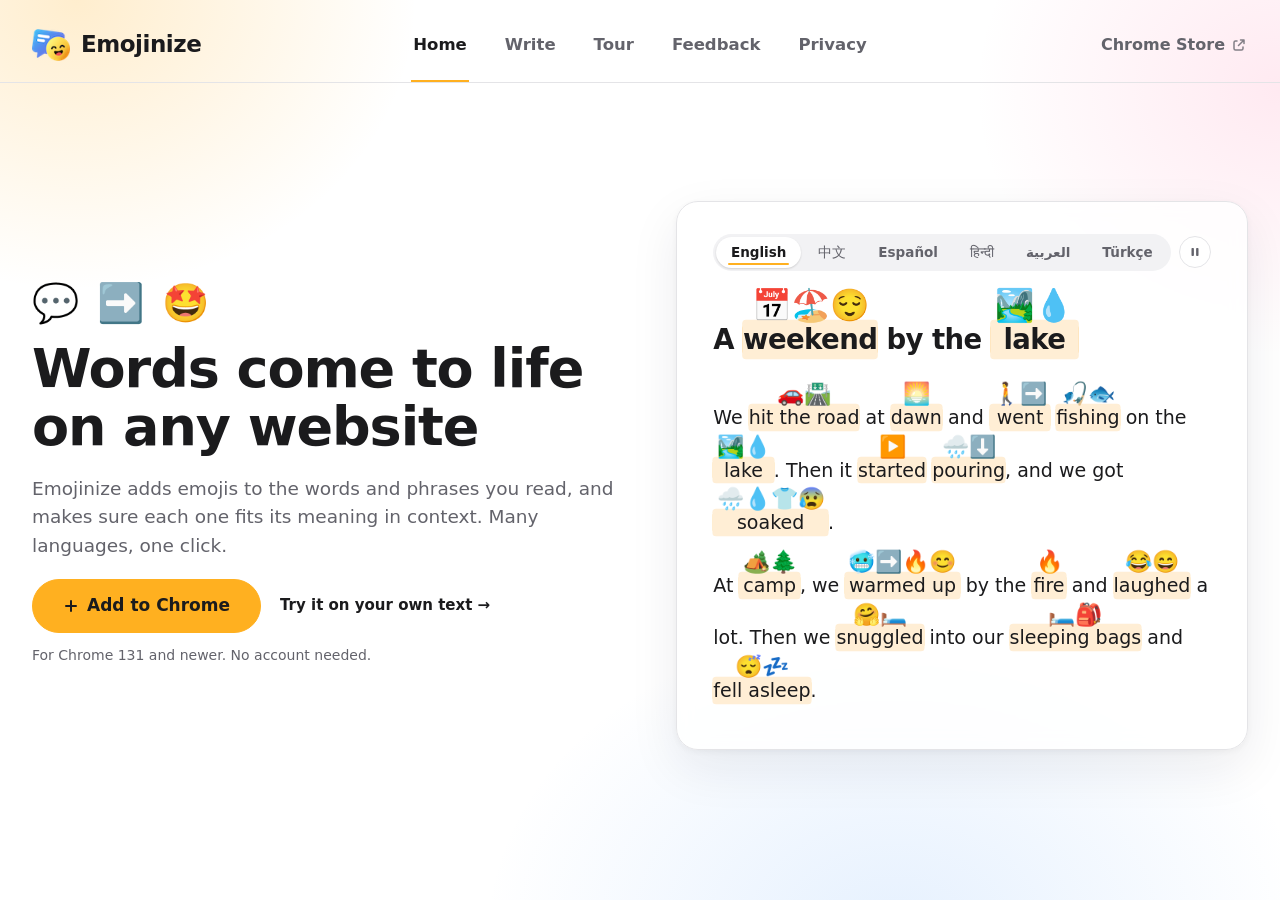
==== commit 8fe3d8ad: "Give every title its own emoji row Rows now say what each page or tour step does, no two pages share" ====
--- a/index.html
+++ b/index.html
@@ -41,7 +41,7 @@
   <main class="pg pg-home">
     <section class="hero">
       <div class="copy">
-        <div class="deco" aria-hidden="true"><span>👋</span><span>😊</span><span>✨</span></div>
+        <div class="deco" aria-hidden="true"><span>💬</span><span>➡️</span><span>🤩</span></div>
         <h1 class="disp">Words come to life on any website</h1>
         <p class="lede">Emojinize adds emojis to the words and phrases you read, and makes sure each one fits its meaning in context. Many languages, one click.</p>
 
--- a/assets/site.css
+++ b/assets/site.css
@@ -530,8 +530,11 @@
   --mark: var(--hl);
 }
 
-/* While site.js fit() sizes the rows: a new size shows at once. */
-.an.refit .g {
+/* While site.js fit() sizes the rows: a new size shows at once. Not while a
+   carousel language's emojis are landing (carousel.js .lc-landing): taking
+   their transitions off cancels the ones still waiting, and every emoji not
+   yet landed showed at once (a font arriving late on a first visit). */
+.an.refit:not(.lc-landing .an) .g {
   transition: none !important;
 }
 
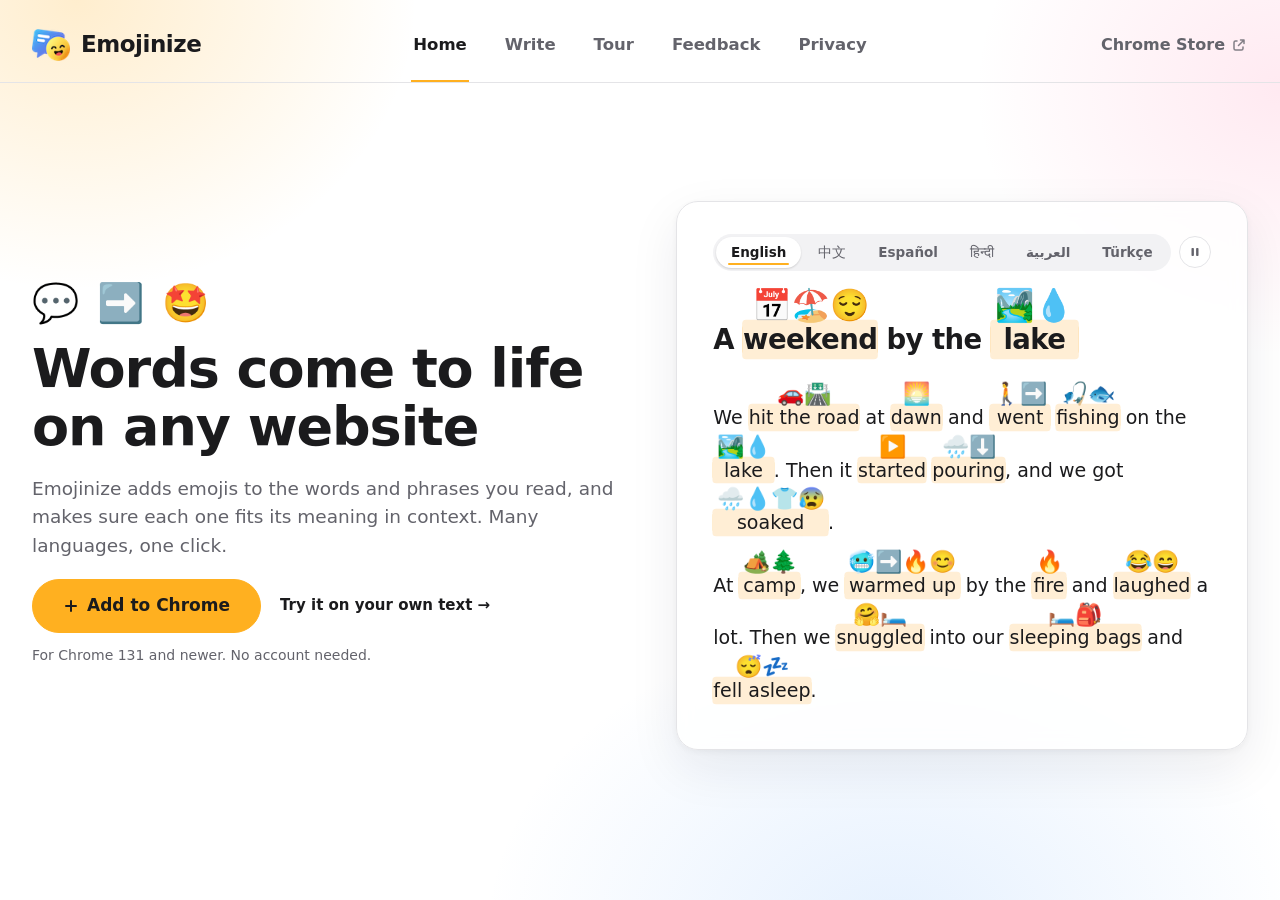
==== commit 1d55adbe: "Anonymous page counts, ad tags passed through, the policy says so - assets/stats.js: one beacon per " ====
--- a/index.html
+++ b/index.html
@@ -23,6 +23,7 @@
   <script src="/assets/config.js" defer></script>
   <script src="/assets/samples.js" defer></script>
   <script src="/assets/site.js" defer></script>
+  <script src="/assets/stats.js" defer></script>
   <script src="/assets/carousel.js" defer></script>
 </head>
 <body>
--- a/assets/site.css
+++ b/assets/site.css
@@ -534,8 +534,15 @@
    carousel language's emojis are landing (carousel.js .lc-landing): taking
    their transitions off cancels the ones still waiting, and every emoji not
    yet landed showed at once (a font arriving late on a first visit). */
-.an.refit:not(.lc-landing .an) .g {
+.an.refit:not(.lc-landing .an) .w:not(.landing) .g {
   transition: none !important;
+}
+
+/* A streamed emoji landing (site.js lander, the writer): its box grows to
+   its row as it lands, and the words after it slide along rather than jump.
+   A refit spares it (above), so it is never cut short. */
+.js .an .w.landing {
+  transition: background-color 0.3s ease, box-shadow 0.3s ease, padding-inline 0.3s ease;
 }
 
 /* --dx: how far site.js fit() slid the row off its words' centre.
@@ -1044,6 +1051,13 @@
   outline: none;
 }
 
+/* The tour's samples land as Home's carousel does: each emoji 70 ms after
+   the one before it, in reading order (tour.js, site.js order()), no cap. */
+.js .tcard .an[data-mode="ontop"] .w,
+.js .tcard .an[data-mode="ontop"] .g {
+  transition-delay: calc(var(--i, 0) * 70ms);
+}
+
 .choice {
   display: flex;
   flex-direction: column;
